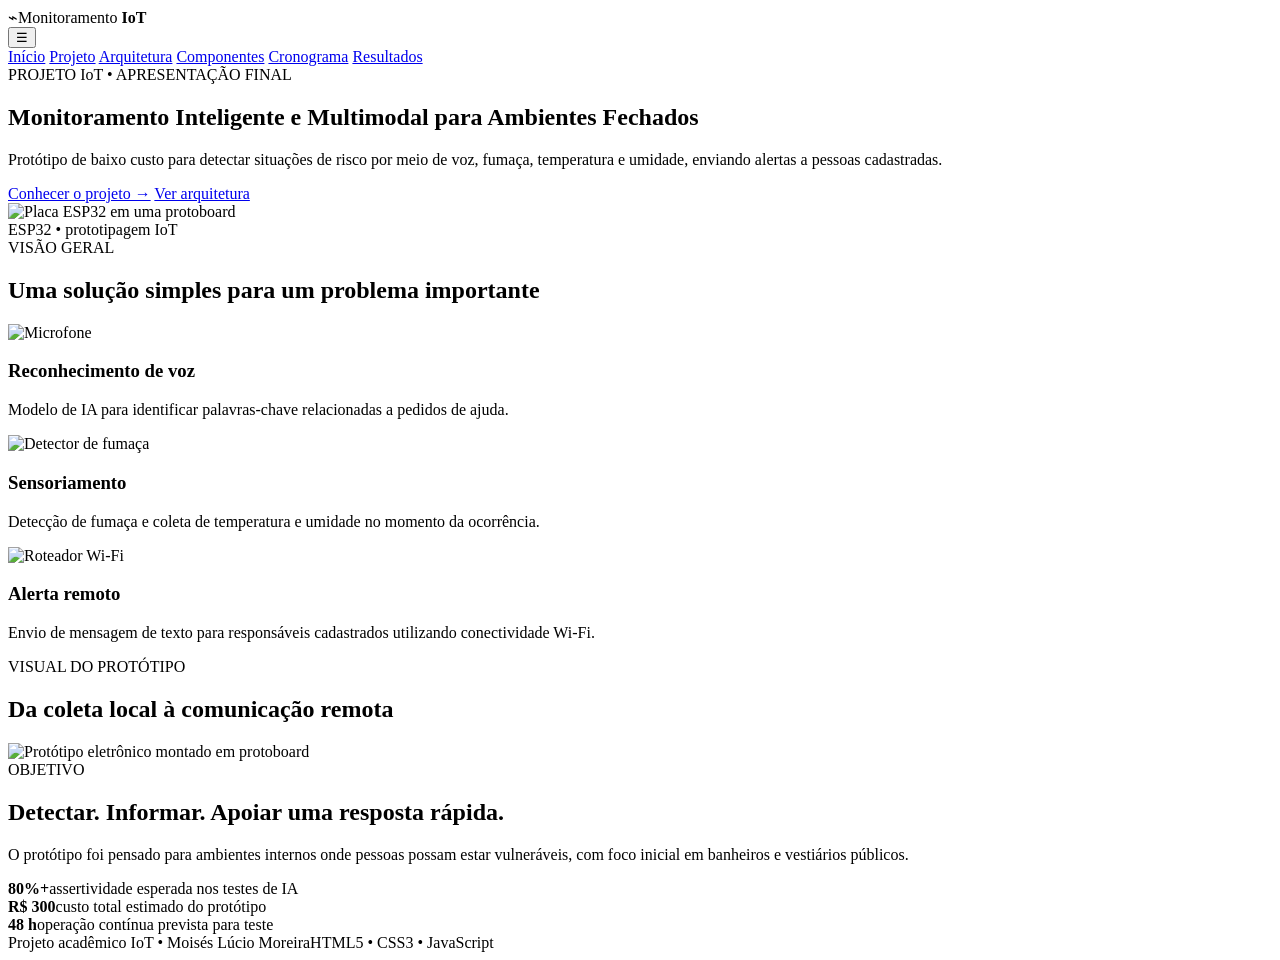
==== index.html @ 19937cde "Add files via upload" ====
<!DOCTYPE html>
<!--
  PÁGINA INICIAL
  Esta é a página de entrada do site. O HTML define o conteúdo e a estrutura;
  o arquivo css/style.css controla a aparência; e js/script.js adiciona
  comportamentos interativos, como o menu em telas pequenas.
-->
<html lang="pt-BR">
<head>
  <meta charset="UTF-8">
  <meta name="viewport" content="width=device-width, initial-scale=1.0">
  <meta name="description" content="Plataforma IoT para detecção de situações de risco com sensoriamento multimodal.">
  <title>Monitoramento Inteligente | Início</title>
  <link rel="stylesheet" href="css/style.css">
</head>
<body>
<!-- CABEÇALHO FIXO: contém a marca, o botão do menu e os links de navegação. -->
<header class="topbar">
  <div class="brand"><span class="brand-mark">⌁</span><span>Monitoramento <strong>IoT</strong></span></div>
  <button class="menu-toggle" aria-label="Abrir menu">☰</button>
  <nav class="nav">
    <a class="active" href="index.html">Início</a>
    <a href="projeto.html">Projeto</a>
    <a href="arquitetura.html">Arquitetura</a>
    <a href="componentes.html">Componentes</a>
    <a href="cronograma.html">Cronograma</a>
    <a href="resultados.html">Resultados</a>
  </nav>
</header>

<main>
<!-- CONTEÚDO PRINCIPAL: cada <section> representa uma parte visual da página. -->
  <section class="hero">
    <div class="hero-content">
      <span class="eyebrow">PROJETO IoT • APRESENTAÇÃO FINAL</span>
      <h1>Monitoramento Inteligente e Multimodal para Ambientes Fechados</h1>
      <p>Protótipo de baixo custo para detectar situações de risco por meio de voz, fumaça, temperatura e umidade, enviando alertas a pessoas cadastradas.</p>
      <div class="actions">
        <a class="btn primary" href="projeto.html">Conhecer o projeto →</a>
        <a class="btn secondary" href="arquitetura.html">Ver arquitetura</a>
      </div>
    </div>
    <div class="hero-visual"><img src="https://upload.wikimedia.org/wikipedia/commons/thumb/c/c2/ESP32_Dev_Board.jpg/1280px-ESP32_Dev_Board.jpg" alt="Placa ESP32 em uma protoboard"><div class="hero-visual-caption">ESP32 • prototipagem IoT</div></div>
  </section>

  <section class="section">
    <div class="section-title">
      <span class="eyebrow">VISÃO GERAL</span>
      <h2>Uma solução simples para um problema importante</h2>
    </div>
    <div class="cards three">
      <article class="card image-card"><img src="https://upload.wikimedia.org/wikipedia/commons/thumb/8/89/Microphone.jpg/1161px-Microphone.jpg" alt="Microfone"><div class="card-body"><h3>Reconhecimento de voz</h3><p>Modelo de IA para identificar palavras-chave relacionadas a pedidos de ajuda.</p></div></article>
      <article class="card image-card"><img src="https://upload.wikimedia.org/wikipedia/commons/thumb/1/19/Smoke_Detector_%289420220532%29.jpg/1280px-Smoke_Detector_%289420220532%29.jpg" alt="Detector de fumaça"><div class="card-body"><h3>Sensoriamento</h3><p>Detecção de fumaça e coleta de temperatura e umidade no momento da ocorrência.</p></div></article>
      <article class="card image-card"><img src="https://upload.wikimedia.org/wikipedia/commons/thumb/5/53/Wi-fi_router.jpg/1280px-Wi-fi_router.jpg" alt="Roteador Wi-Fi"><div class="card-body"><h3>Alerta remoto</h3><p>Envio de mensagem de texto para responsáveis cadastrados utilizando conectividade Wi-Fi.</p></div></article>
    </div>
  </section>
  <section class="section"><div class="section-title"><span class="eyebrow">VISUAL DO PROTÓTIPO</span><h2>Da coleta local à comunicação remota</h2></div><img class="page-image" src="https://images.unsplash.com/photo-1634452015397-ad0686a2ae2d?auto=format&fit=crop&fm=jpg&q=80&w=1600" alt="Protótipo eletrônico montado em protoboard"></section>
  <section class="section dark-panel">
    <div>
      <span class="eyebrow">OBJETIVO</span>
      <h2>Detectar. Informar. Apoiar uma resposta rápida.</h2>
      <p>O protótipo foi pensado para ambientes internos onde pessoas possam estar vulneráveis, com foco inicial em banheiros e vestiários públicos.</p>
    </div>
    <div class="metrics">
      <div><strong>80%+</strong><span>assertividade esperada nos testes de IA</span></div>
      <div><strong>R$ 300</strong><span>custo total estimado do protótipo</span></div>
      <div><strong>48 h</strong><span>operação contínua prevista para teste</span></div>
    </div>
  </section>
</main>

<!-- RODAPÉ: informações finais e tecnologias utilizadas no desenvolvimento. -->
<footer><span>Projeto acadêmico IoT • Moisés Lúcio Moreira</span><span>HTML5 • CSS3 • JavaScript</span></footer>
<!-- Carrega o JavaScript no final da página para que o HTML já esteja disponível quando o script executar. -->
<script src="js/script.js"></script>
</body>
</html>
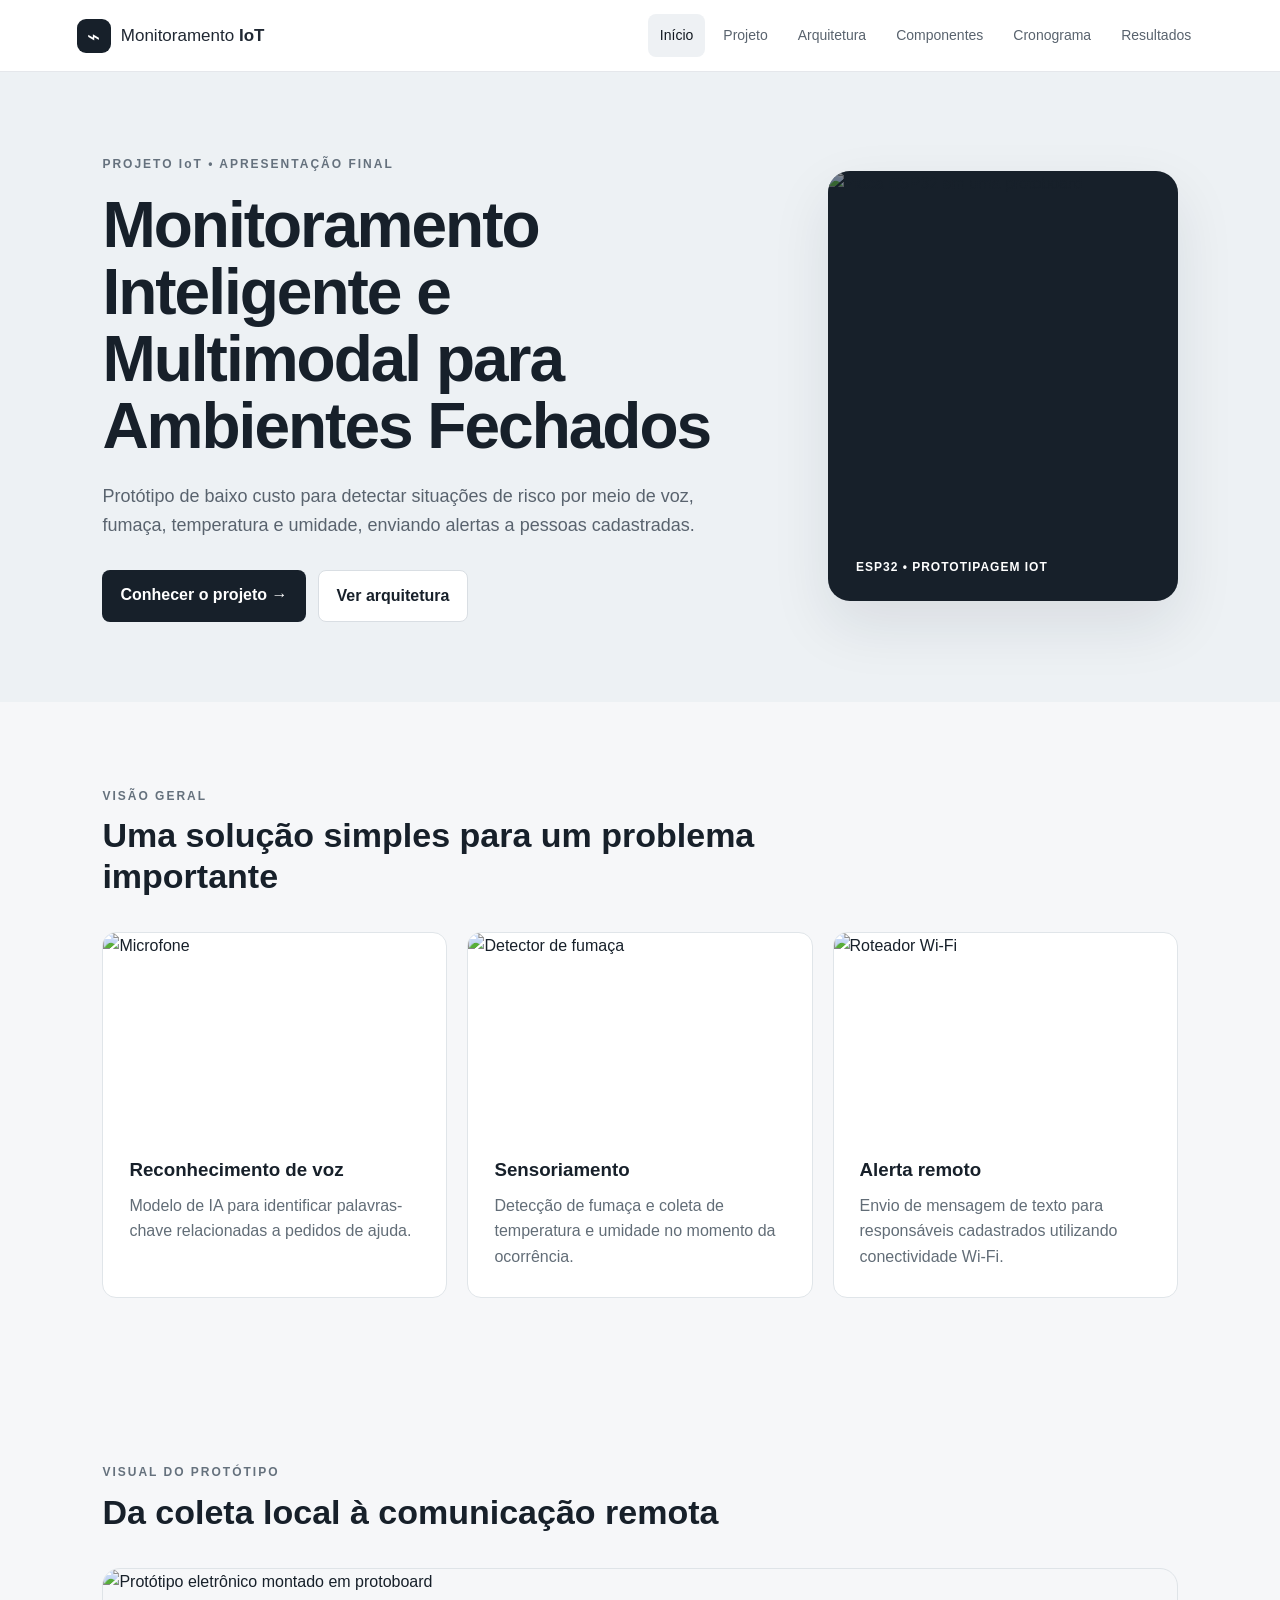
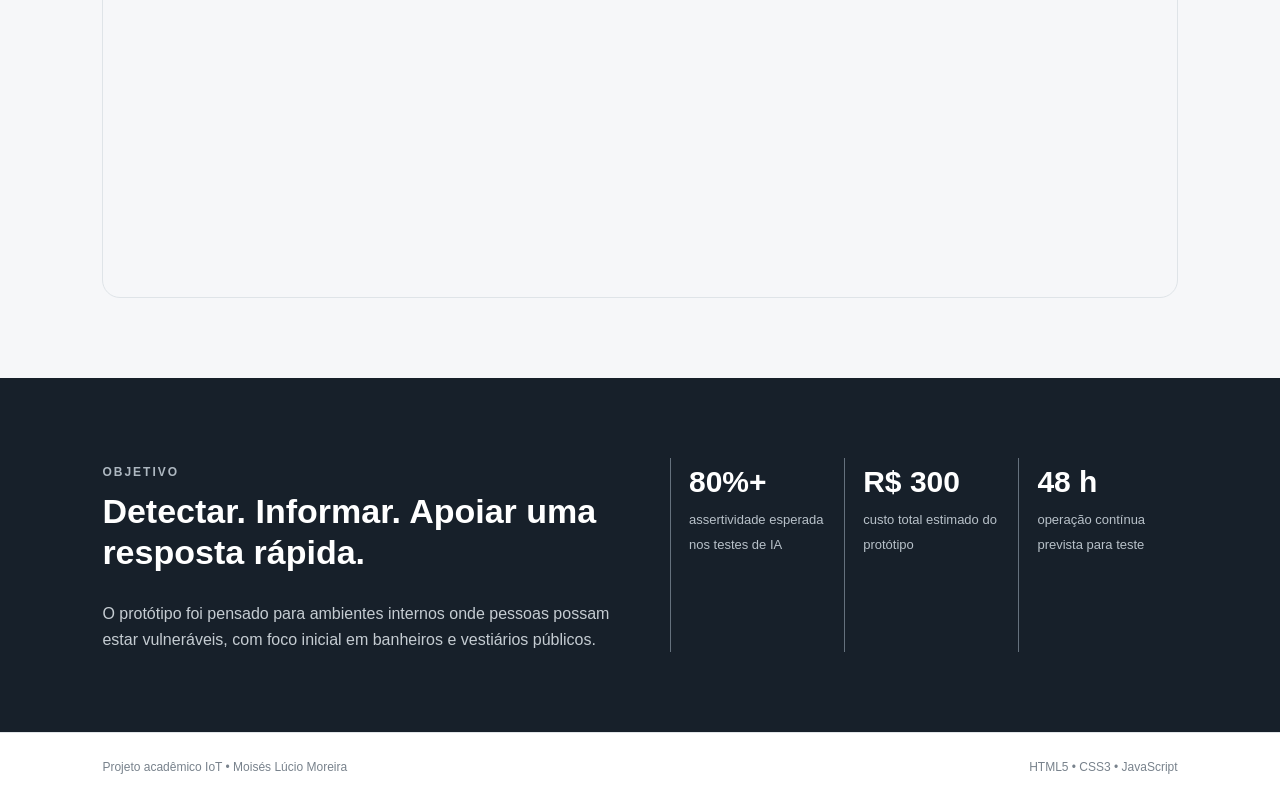
==== commit c92a92a6: "update" ====
--- a/index.html
+++ b/index.html
@@ -1,23 +1,35 @@
 <!DOCTYPE html>
 <!--
-  PÁGINA INICIAL
-  Esta é a página de entrada do site. O HTML define o conteúdo e a estrutura;
-  o arquivo css/style.css controla a aparência; e js/script.js adiciona
-  comportamentos interativos, como o menu em telas pequenas.
+  PÁGINA INICIAL EM HTML5, CSS3 E JAVASCRIPT
+  Esta é a página principal do site.
+  O HTML define o conteúdo e a estrutura;
+  O arquivo css/style.css controla a aparência;
+  O arquivo js/script.js adiciona comportamentos interativos, como o menu em telas pequenas.
 -->
 <html lang="pt-BR">
 <head>
   <meta charset="UTF-8">
   <meta name="viewport" content="width=device-width, initial-scale=1.0">
   <meta name="description" content="Plataforma IoT para detecção de situações de risco com sensoriamento multimodal.">
-  <title>Monitoramento Inteligente | Início</title>
-  <link rel="stylesheet" href="css/style.css">
+  <title>Monitoramento Inteligente | Início</title> <!-- Título da página -->
+  <link rel="stylesheet" href="css/style.css"> <!-- Estilos da página -->
 </head>
 <body>
 <!-- CABEÇALHO FIXO: contém a marca, o botão do menu e os links de navegação. -->
-<header class="topbar">
-  <div class="brand"><span class="brand-mark">⌁</span><span>Monitoramento <strong>IoT</strong></span></div>
-  <button class="menu-toggle" aria-label="Abrir menu">☰</button>
+<!-- 
+  A marca é composta por um ícone e o nome do projeto.
+  O botão do menu é exibido apenas em telas pequenas.
+  Os links de navegação levam a outras páginas do site.
+  <span> é um conteiner generico em linha para conteúdo fraseado.
+  <strong> é utilizado em conteúdos que são de "grande importância".
+  <div> é um container genérico para conteúdo de fluxo de bloco.
+  <article> representa uma composição independente em um documento, página, aplicação ou site.
+  <section> representa uma seção genérica contida em um documento HTML, que não tem um significado mais específico.
+  <footer> representa um rodapé para o seu conteúdo de seção mais próximo.
+-->
+<header class="topbar"> <!-- Cabeçalho fixo -->
+  <div class="brand"><span class="brand-mark">⌁</span><span>Monitoramento <strong>IoT</strong></span></div> <!-- Marca -->
+  <button class="menu-toggle" aria-label="Abrir menu">☰</button> <!-- Botão do menu -->
   <nav class="nav">
     <a class="active" href="index.html">Início</a>
     <a href="projeto.html">Projeto</a>
@@ -30,25 +42,31 @@
 
 <main>
 <!-- CONTEÚDO PRINCIPAL: cada <section> representa uma parte visual da página. -->
-  <section class="hero">
-    <div class="hero-content">
-      <span class="eyebrow">PROJETO IoT • APRESENTAÇÃO FINAL</span>
-      <h1>Monitoramento Inteligente e Multimodal para Ambientes Fechados</h1>
-      <p>Protótipo de baixo custo para detectar situações de risco por meio de voz, fumaça, temperatura e umidade, enviando alertas a pessoas cadastradas.</p>
-      <div class="actions">
-        <a class="btn primary" href="projeto.html">Conhecer o projeto →</a>
-        <a class="btn secondary" href="arquitetura.html">Ver arquitetura</a>
+<!-- 
+  A primeira seção é o "hero", que apresenta o projeto com título, descrição e links.
+  A segunda seção mostra uma visão geral do projeto com cards de recursos.
+  A terceira seção exibe uma imagem do protótipo.
+  A quarta seção apresenta o objetivo do projeto e métricas importantes.
+-->
+  <section class="hero"> <!-- Seção principal com call-to-action -->
+    <div class="hero-content"> <!-- Conteúdo do hero -->
+      <span class="eyebrow">PROJETO IoT • APRESENTAÇÃO FINAL</span> <!-- "eyebrow" é um termo de design para um pequeno texto acima do título principal. -->
+      <h1>Monitoramento Inteligente e Multimodal para Ambientes Fechados</h1> <!-- Título principal -->
+      <p>Protótipo de baixo custo para detectar situações de risco por meio de voz, fumaça, temperatura e umidade, enviando alertas a pessoas cadastradas.</p> <!-- Descrição do projeto -->
+      <div class="actions"> <!-- Botões de ação -->
+        <a class="btn primary" href="projeto.html">Conhecer o projeto →</a> <!-- Botão principal com link para a página do projeto -->
+        <a class="btn secondary" href="arquitetura.html">Ver arquitetura</a> <!-- Botão secundário com link para a página da arquitetura -->
       </div>
     </div>
     <div class="hero-visual"><img src="https://upload.wikimedia.org/wikipedia/commons/thumb/c/c2/ESP32_Dev_Board.jpg/1280px-ESP32_Dev_Board.jpg" alt="Placa ESP32 em uma protoboard"><div class="hero-visual-caption">ESP32 • prototipagem IoT</div></div>
   </section>
 
-  <section class="section">
+  <section class="section"> <!-- Seção de visão geral -->
     <div class="section-title">
       <span class="eyebrow">VISÃO GERAL</span>
       <h2>Uma solução simples para um problema importante</h2>
     </div>
-    <div class="cards three">
+    <div class="cards three"> 
       <article class="card image-card"><img src="https://upload.wikimedia.org/wikipedia/commons/thumb/8/89/Microphone.jpg/1161px-Microphone.jpg" alt="Microfone"><div class="card-body"><h3>Reconhecimento de voz</h3><p>Modelo de IA para identificar palavras-chave relacionadas a pedidos de ajuda.</p></div></article>
       <article class="card image-card"><img src="https://upload.wikimedia.org/wikipedia/commons/thumb/1/19/Smoke_Detector_%289420220532%29.jpg/1280px-Smoke_Detector_%289420220532%29.jpg" alt="Detector de fumaça"><div class="card-body"><h3>Sensoriamento</h3><p>Detecção de fumaça e coleta de temperatura e umidade no momento da ocorrência.</p></div></article>
       <article class="card image-card"><img src="https://upload.wikimedia.org/wikipedia/commons/thumb/5/53/Wi-fi_router.jpg/1280px-Wi-fi_router.jpg" alt="Roteador Wi-Fi"><div class="card-body"><h3>Alerta remoto</h3><p>Envio de mensagem de texto para responsáveis cadastrados utilizando conectividade Wi-Fi.</p></div></article>
@@ -61,7 +79,7 @@
       <h2>Detectar. Informar. Apoiar uma resposta rápida.</h2>
       <p>O protótipo foi pensado para ambientes internos onde pessoas possam estar vulneráveis, com foco inicial em banheiros e vestiários públicos.</p>
     </div>
-    <div class="metrics">
+    <div class="metrics"> 
       <div><strong>80%+</strong><span>assertividade esperada nos testes de IA</span></div>
       <div><strong>R$ 300</strong><span>custo total estimado do protótipo</span></div>
       <div><strong>48 h</strong><span>operação contínua prevista para teste</span></div>
@@ -70,8 +88,15 @@
 </main>
 
 <!-- RODAPÉ: informações finais e tecnologias utilizadas no desenvolvimento. -->
+<!-- 
+  O rodapé contém o nome do projeto, o autor e as tecnologias utilizadas.
+  O JavaScript é carregado no final da página para que o HTML já esteja disponível quando o script executar.
+-->
 <footer><span>Projeto acadêmico IoT • Moisés Lúcio Moreira</span><span>HTML5 • CSS3 • JavaScript</span></footer>
 <!-- Carrega o JavaScript no final da página para que o HTML já esteja disponível quando o script executar. -->
+<!-- 
+  O arquivo js/script.js adiciona comportamentos interativos, como o menu em telas pequenas.
+-->
 <script src="js/script.js"></script>
 </body>
 </html>
--- a/css/style.css
+++ b/css/style.css
@@ -0,0 +1,91 @@
+/* RESET E CONFIGURAÇÃO BÁSICA
+Remove margens/padding padrão e faz width/height incluírem padding e borda. */
+*{box-sizing:border-box;margin:0;padding:0}html{scroll-behavior:smooth}body{font-family:Arial,Helvetica,sans-serif;color:#17202a;background:#f6f7f9;line-height:1.6}/* CABEÇALHO E NAVEGAÇÃO
+O cabeçalho fica fixo no topo da tela. */
+.topbar{height:72px;background:#fff;border-bottom:1px solid #e5e7eb;display:flex;align-items:center;justify-content:space-between;padding:0 6%;position:fixed;top:0;left:0;right:0;z-index:1000}/* IDENTIDADE VISUAL
+Estiliza o nome/marca do projeto. */
+.brand{display:flex;align-items:center;gap:10px;font-size:17px;color:#202833}.brand-mark{display:grid;place-items:center;width:34px;height:34px;border-radius:9px;background:#17202a;color:#fff;font-size:22px}/* MENU DE NAVEGAÇÃO
+Organiza os links horizontalmente no desktop. */
+.nav{display:flex;gap:6px}.nav a{color:#59636e;text-decoration:none;padding:10px 12px;border-radius:8px;font-size:14px}.nav a:hover,.nav a.active{background:#eef1f4;color:#111820}/* BOTÃO DO MENU MOBILE
+Fica oculto no desktop e aparece em telas menores. */
+.menu-toggle{display:none;border:0;background:none;font-size:25px;cursor:pointer}/* SEÇÃO PRINCIPAL DA HOME
+Usa CSS Grid para separar texto e imagem. */
+.hero{min-height:620px;padding:150px 8% 80px;display:grid;grid-template-columns:1.5fr .8fr;gap:70px;align-items:center;background:#edf1f4}/* TÍTULO PRINCIPAL
+clamp() permite adaptar o tamanho do texto ao espaço disponível. */
+.hero h1{font-size:clamp(38px,5vw,66px);line-height:1.05;letter-spacing:-2px;max-width:850px;margin:16px 0 22px}/* TEXTO DE APOIO DA HOME. */
+.hero p{font-size:18px;max-width:720px;color:#59636e}.eyebrow{font-size:12px;letter-spacing:2px;font-weight:700;color:#65717d}/* GRUPO DE BOTÕES DA HOME. */
+.actions{display:flex;gap:12px;margin-top:30px}/* ESTILO BASE DOS BOTÕES. */
+.btn{display:inline-block;text-decoration:none;border:0;border-radius:8px;padding:12px 18px;font-weight:700;cursor:pointer}/* BOTÃO PRINCIPAL. */
+.primary{background:#17202a;color:#fff}/* BOTÃO SECUNDÁRIO. */
+.secondary{background:#fff;color:#17202a;border:1px solid #d9dee3}/* CARTÃO DE DESTAQUE. */
+.hero-card{background:#fff;border:1px solid #dfe4e8;border-radius:18px;padding:35px;box-shadow:0 18px 45px #1a243010}.hero-card strong{display:block;font-size:28px;margin:12px 0}.hero-card small{color:#69737e}/* INDICADOR VISUAL DE STATUS. */
+.status-dot{width:12px;height:12px;border-radius:50%;background:#35a66f;margin-bottom:20px}/* SEÇÕES INTERNAS
+Define espaçamento e largura máxima do conteúdo. */
+.section{padding:80px 8%;max-width:1400px;margin:auto}/* TÍTULO DAS SEÇÕES. */
+.section-title{max-width:750px;margin-bottom:35px}.section h2{font-size:34px;line-height:1.2;margin:8px 0 28px}/* SISTEMA DE CARTÕES. */
+.cards{display:grid;gap:20px}/* TRÊS COLUNAS NO DESKTOP. */
+.cards.three{grid-template-columns:repeat(3,1fr)}/* APARÊNCIA BASE DE UM CARTÃO. */
+.card{background:#fff;border:1px solid #e0e5e9;border-radius:14px;padding:28px}.card h3{margin:8px 0}.card p,.info-box p{color:#626d77}.icon{font-size:28px}/* PAINEL ESCURO DE DESTAQUE. */
+.dark-panel{max-width:none;background:#17202a;color:#fff;display:grid;grid-template-columns:1fr 1fr;gap:60px}.dark-panel .eyebrow{color:#aeb8c1}.dark-panel p{color:#c5ccd2;max-width:650px}/* INDICADORES NUMÉRICOS. */
+.metrics{display:grid;grid-template-columns:repeat(3,1fr);gap:15px}.metrics div{border-left:1px solid #65717d;padding-left:18px}.metrics strong{display:block;font-size:30px}.metrics span{font-size:13px;color:#b8c1c9}/* CABEÇALHO DAS PÁGINAS INTERNAS. */
+.page-header{padding:140px 8% 70px;background:#edf1f4}.page-header h1{font-size:52px;line-height:1.1;margin:12px 0}.page-header p{color:#626d77}/* GRADE PARA TEXTO + CAIXA LATERAL. */
+.content-grid{display:grid;grid-template-columns:1.5fr .8fr;gap:60px;align-items:start}.content-grid p{color:#5e6872;margin-bottom:25px}/* CAIXA DE INFORMAÇÃO. */
+.info-box{background:#fff;border:1px solid #dfe4e8;border-radius:14px;padding:30px}.info-box h3{font-size:25px;margin:10px 0}/* FUNDO ALTERNATIVO PARA SEÇÕES. */
+.alt{background:#edf1f4;max-width:none}.tag{display:inline-block;padding:5px 9px;border-radius:5px;font-size:11px;font-weight:700}.essential{background:#e8eef2}.important{background:#f0eee7}/* GRADE DE ESCOPO: DENTRO/FORA DO PROJETO. */
+.scope{display:grid;grid-template-columns:1fr 1fr;gap:20px}.scope>div{background:#fff;border:1px solid #dfe4e8;border-radius:14px;padding:25px}.scope h3{margin-bottom:8px}.scope p{color:#626d77}/* FLUXO DA ARQUITETURA. */
+.architecture{display:flex;align-items:center;justify-content:center;gap:12px;flex-wrap:wrap}/* BLOCO INDIVIDUAL DA ARQUITETURA. */
+.arch-node{min-width:190px;padding:25px 18px;background:#fff;border:1px solid #dfe4e8;border-radius:14px;text-align:center}.arch-node span{display:block;font-size:11px;color:#7a858f}.arch-node strong{display:block;font-size:19px;margin:7px}.arch-node small{color:#69737e}/* DESTACA O ESP32. */
+.arch-node.highlight{border:2px solid #17202a}/* SETA ENTRE ETAPAS. */
+.arrow{font-size:30px;color:#8a949d}/* LISTA NUMERADA DO FLUXO. */
+.steps{padding-left:22px}.steps li{margin-bottom:15px;padding-left:5px}/* CAIXA DA SIMULAÇÃO INTERATIVA. */
+.simulator{background:#fff;border:1px solid #dfe4e8;border-radius:14px;padding:28px}.simulator h3{margin:8px 0}.simulator p{margin-bottom:20px}/* REGISTRO NORMAL DA SIMULAÇÃO. */
+.alert-log{margin-top:20px;padding:14px;background:#f0f2f4;border-radius:8px;font-size:13px;color:#5d6872}/* REGISTRO APÓS UM ALERTA: CLASSE ADICIONADA PELO JS. */
+.alert-log.active{background:#e8f5ee;color:#17643d}/* CONTÊINER DA TABELA. */
+.table-wrap{overflow-x:auto;background:#fff;border:1px solid #dfe4e8;border-radius:14px}/* CONFIGURAÇÃO DA TABELA. */
+table{border-collapse:collapse;width:100%;min-width:750px}/* CÉLULAS DA TABELA. */
+th,/* CÉLULAS DE DADOS. */
+td{text-align:left;padding:17px;border-bottom:1px solid #e8ebee}/* CABEÇALHO DA TABELA. */
+th{font-size:12px;text-transform:uppercase;letter-spacing:1px;background:#f0f2f4}td{font-size:14px;color:#5d6872}/* BLOCO DE ORÇAMENTO. */
+.budget{text-align:center;background:#17202a;color:#fff;max-width:none}.budget .eyebrow{color:#adb7bf}.budget h2{font-size:56px;margin:10px}.budget p{color:#c2cad0}/* LINHA DO TEMPO. */
+.timeline{max-width:900px;margin:auto;border-left:2px solid #d4d9de}/* ITEM INDIVIDUAL DA LINHA DO TEMPO. */
+.timeline-item{display:grid;grid-template-columns:65px 1fr;gap:20px;margin-bottom:35px;padding-left:22px}.timeline-item>span{margin-left:-45px;width:42px;height:42px;background:#17202a;color:#fff;border-radius:50%;display:grid;place-items:center;font-size:12px}.timeline-item small{color:#7a858f;font-weight:700}.timeline-item h3{margin:4px 0}.timeline-item p{color:#65707a}/* AVISO DE RISCO. */
+.warning{background:#fff8e6;border:1px solid #ead9a7;padding:20px;border-radius:12px}/* GRADE DOS RESULTADOS. */
+.result-grid{display:grid;grid-template-columns:repeat(3,1fr);gap:20px}/* CARTÃO DE RESULTADO. */
+.result-card{background:#fff;border:1px solid #dfe4e8;border-radius:14px;padding:28px}.result-number{font-size:12px;color:#78838d}.result-card h3{margin:7px 0}.result-card p{color:#616c76;font-size:14px}/* BARRA DE PROGRESSO. */
+.progress{height:8px;background:#e5e8eb;border-radius:20px;margin:20px 0 8px;overflow:hidden}/* PARTE PREENCHIDA DA BARRA. */
+.progress i{display:block;height:100%;background:#17202a}/* VALOR DE DESTAQUE. */
+.big-value{font-size:30px;font-weight:800;margin:20px 0 4px}/* LISTA DE VERIFICAÇÃO. */
+.checklist{list-style:none}.checklist li{padding:10px 0;border-bottom:1px solid #e3e7ea}/* MARCADOR DE CHECK. */
+.checklist li:before{content:'✓';font-weight:bold;margin-right:12px}/* BLOCO DE CONCLUSÃO. */
+.conclusion{text-align:center;background:#17202a;color:#fff;max-width:none}.conclusion .eyebrow{color:#adb7bf}.conclusion h2{max-width:800px;margin:10px auto 15px}.conclusion p{color:#c2cad0;max-width:700px;margin:auto}/* RODAPÉ DO SITE. */
+footer{padding:25px 8%;display:flex;justify-content:space-between;gap:20px;background:#fff;border-top:1px solid #e1e5e8;color:#78828c;font-size:12px}/*
+ * RESPONSIVIDADE ATÉ 900px
+ * Em tablets/celulares, o menu vira botão, grades passam a uma coluna
+ * e alguns tamanhos são reduzidos para evitar overflow.
+ */
+@media(max-width:900px){.nav{display:none;position:absolute;top:72px;left:0;right:0;background:#fff;padding:12px 6%;border-bottom:1px solid #ddd;flex-direction:column}.nav.open{display:flex}.menu-toggle{display:block}.hero,.dark-panel,.content-grid{grid-template-columns:1fr}.hero{padding-top:120px}.cards.three,.result-grid{grid-template-columns:1fr}.metrics{grid-template-columns:1fr}.page-header h1{font-size:40px}.scope{grid-template-columns:1fr}.arrow{transform:rotate(90deg)}footer{flex-direction:column}}/*
+ * RESPONSIVIDADE ATÉ 500px
+ * Ajustes finais para celulares menores.
+ */
+@media(max-width:500px){.hero h1{font-size:38px}.section{padding:55px 6%}.hero{padding-left:6%;padding-right:6%}.page-header{padding-left:6%;padding-right:6%}}
+
+/* CARTÃO COM IMAGEM. */
+.image-card{padding:0;overflow:hidden}.image-card img{width:100%;height:190px;object-fit:cover;display:block}.image-card .card-body{padding:24px 26px 28px}
+/* IMAGEM PRINCIPAL DA HOME. */
+.hero-visual{position:relative;min-height:430px;border-radius:22px;overflow:hidden;background:#17202a;box-shadow:0 24px 60px #1a243018}/* DIMENSIONAMENTO DA IMAGEM PRINCIPAL. */
+.hero-visual img{width:100%;height:100%;min-height:430px;object-fit:cover;display:block}/* CAMADA ESCURA SOBRE A IMAGEM PARA MELHORAR A LEITURA. */
+.hero-visual:after{content:'';position:absolute;inset:0;background:linear-gradient(135deg,#17202a88,#17202a18 55%,#17202a66)}/* LEGENDA SOBRE A IMAGEM. */
+.hero-visual-caption{position:absolute;z-index:2;left:28px;bottom:24px;color:#fff;font-size:12px;letter-spacing:1px;text-transform:uppercase;font-weight:700}
+/* IMAGENS GRANDES DAS PÁGINAS. */
+.page-image{width:100%;height:330px;object-fit:cover;border-radius:18px;border:1px solid #dfe4e8;display:block;margin-top:25px}/* FAIXA COM VÁRIAS IMAGENS. */
+.media-strip{display:grid;grid-template-columns:repeat(3,1fr);gap:20px;margin-top:35px}/* MOLDURA DAS IMAGENS DA FAIXA. */
+.media-strip figure{margin:0;background:#fff;border:1px solid #dfe4e8;border-radius:14px;overflow:hidden}/* DIMENSIONAMENTO DAS IMAGENS DA FAIXA. */
+.media-strip img{width:100%;height:210px;object-fit:cover;display:block}/* LEGENDA DAS IMAGENS. */
+.media-strip figcaption{padding:12px 15px;font-size:11px;color:#69737e}/* CRÉDITOS DAS IMAGENS. */
+.credit-box{margin-top:35px;padding:18px 20px;border-radius:12px;background:#f8f9fa;border:1px solid #e1e5e8;font-size:12px;color:#68737d}.credit-box a{color:#4d5a66}
+/* GALERIA DOS COMPONENTES. */
+.component-gallery{display:grid;grid-template-columns:repeat(4,1fr);gap:18px;margin-top:30px}/* CARTÃO DA GALERIA. */
+.component-gallery .card{padding:0;overflow:hidden}/* IMAGENS DA GALERIA. */
+.component-gallery img{width:100%;height:160px;object-fit:cover;display:block}/* TEXTO DOS CARTÕES DA GALERIA. */
+.component-gallery .card-content{padding:18px}.component-gallery h3{margin:0 0 5px}.component-gallery p{font-size:13px;color:#65707a}
+@media(max-width:900px){.media-strip,.component-gallery{grid-template-columns:1fr}.hero-visual{min-height:320px}.hero-visual img{min-height:320px}}
